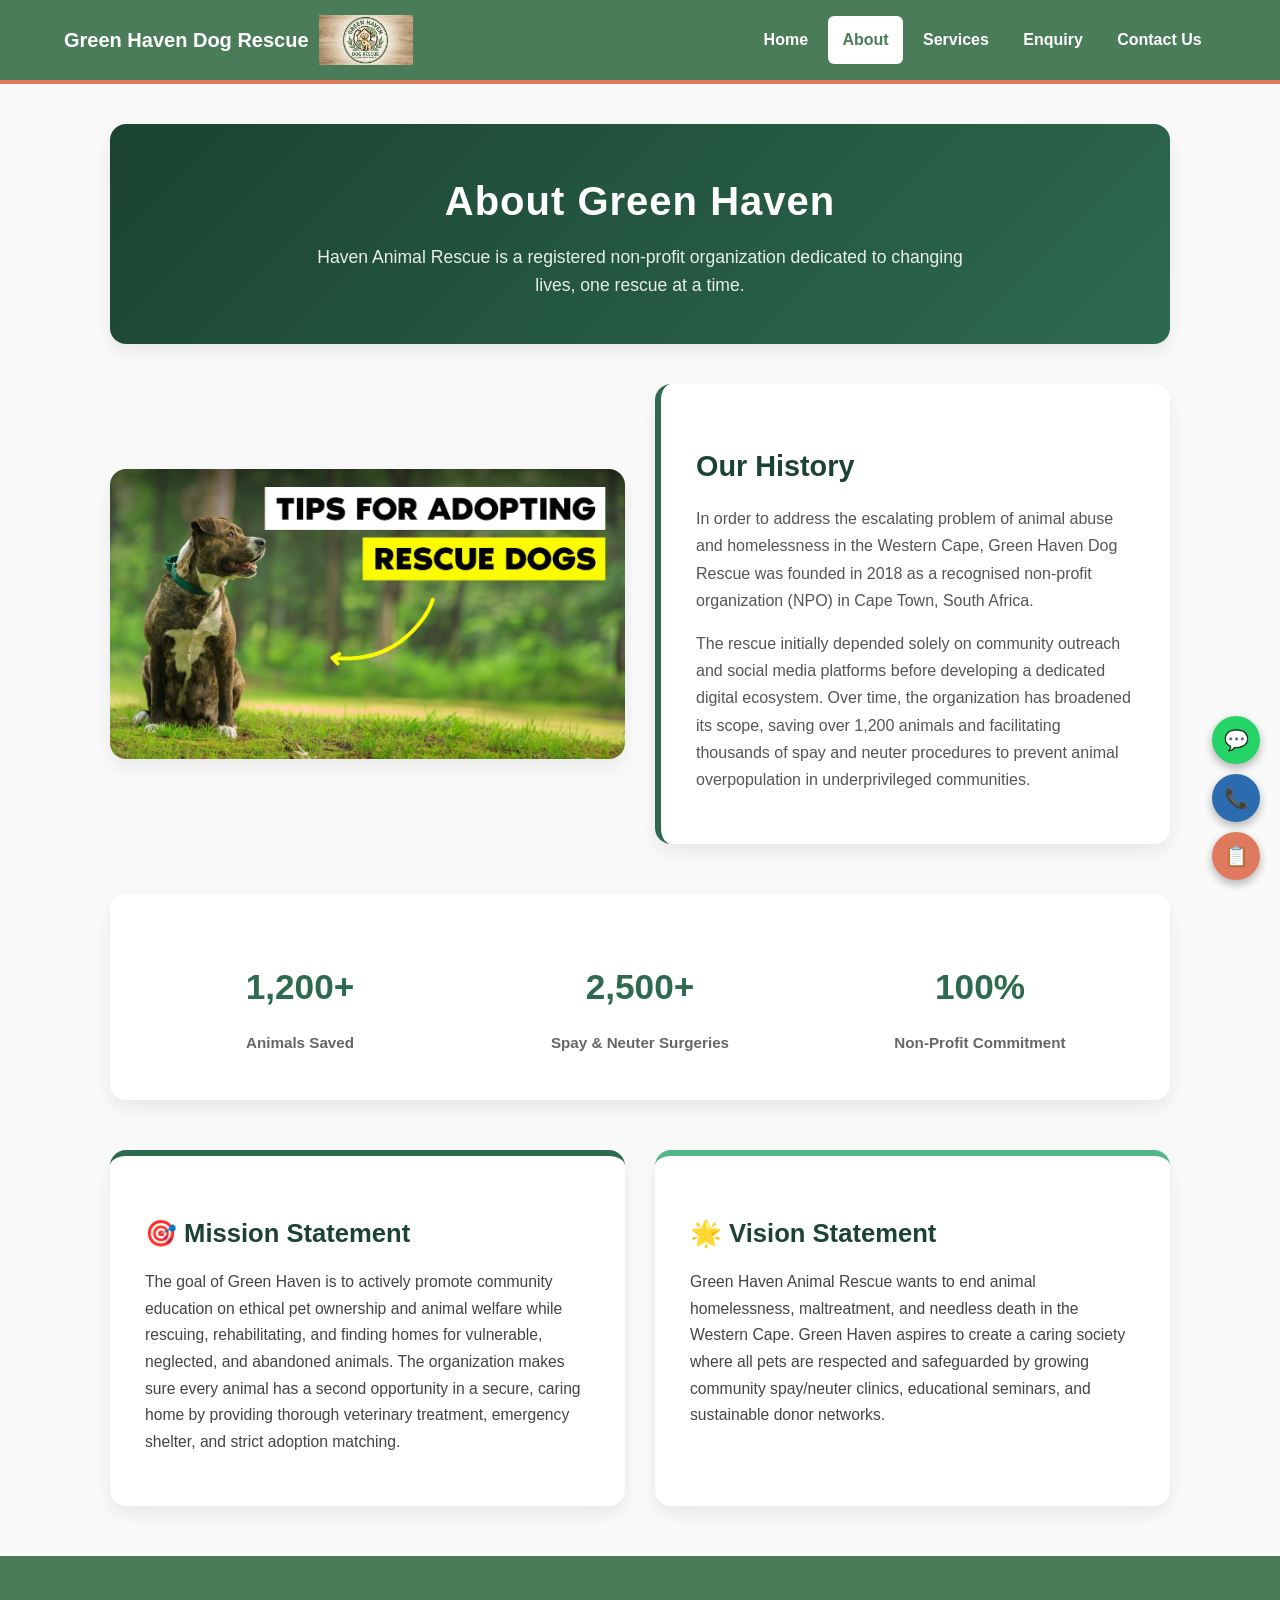
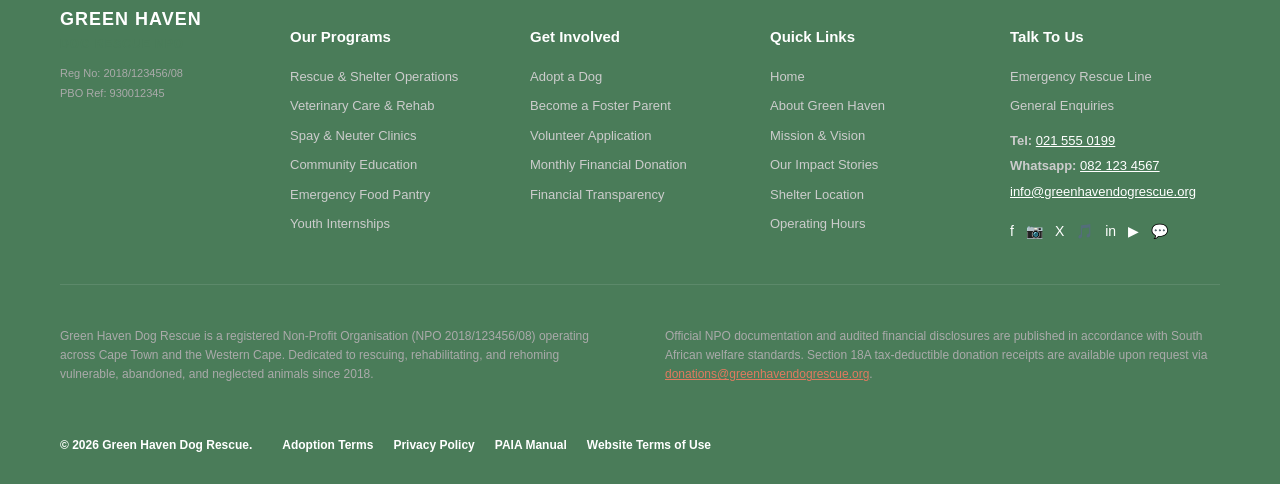
==== Pages/about.html @ 12920e0c "first commit" ====
<!DOCTYPE html>
<html lang="en">
<head>
    <meta charset="UTF-8">
    <meta name="viewport" content="width=device-width, initial-scale=1.0">
    <title>About Us - Green Haven Dog Rescue</title>
    <link rel="stylesheet" href="../CSS/style.css">
    <style>
        /* Scoped styling for About Us layout */
        :root {
            --primary-green: #2d6a4f;
            --primary-light: #52b788;
            --dark-text: #1b4332;
            --light-bg: #f8f9fa;
            --card-shadow: 0 8px 20px rgba(0, 0, 0, 0.08);
        }

        body {
            background-color: #fafafa;
            color: #333;
            font-family: 'Segoe UI', Tahoma, Geneva, Verdana, sans-serif;
        }

        .about-container {
            max-width: 1100px;
            margin: 40px auto;
            padding: 0 20px;
        }

        /* Hero Banner */
        .page-header {
            text-align: center;
            padding: 45px 20px;
            background: linear-gradient(135deg, #1b4332 0%, #2d6a4f 100%);
            color: #ffffff;
            border-radius: 16px;
            margin-bottom: 40px;
            box-shadow: var(--card-shadow);
        }

        .page-header h1 {
            font-size: 2.5rem;
            margin-bottom: 10px;
            letter-spacing: 1px;
        }

        .page-header p {
            font-size: 1.1rem;
            opacity: 0.9;
            max-width: 650px;
            margin: 0 auto;
        }

        /* About Image & Overview Section */
        .about-hero-grid {
            display: grid;
            grid-template-columns: 1fr 1fr;
            gap: 30px;
            align-items: center;
            margin-bottom: 50px;
        }

        .about-image-card {
            border-radius: 16px;
            overflow: hidden;
            box-shadow: var(--card-shadow);
            max-height: 380px;
        }

        .about-image-card img {
            width: 100%;
            height: 100%;
            object-fit: cover;
            display: block;
        }

        .about-hero-text {
            background: #ffffff;
            padding: 35px;
            border-radius: 16px;
            box-shadow: var(--card-shadow);
            border-left: 6px solid var(--primary-green);
        }

        .about-hero-text h2 {
            font-size: 1.8rem;
            color: var(--dark-text);
            margin-bottom: 15px;
        }

        .about-hero-text p {
            line-height: 1.7;
            color: #555;
            font-size: 1rem;
        }

        /* Mission & Vision Grid */
        .mission-vision-grid {
            display: grid;
            grid-template-columns: 1fr 1fr;
            gap: 30px;
            margin-bottom: 50px;
        }

        .info-card {
            background: #ffffff;
            padding: 35px;
            border-radius: 16px;
            box-shadow: var(--card-shadow);
            transition: transform 0.3s ease;
        }

        .info-card:hover {
            transform: translateY(-5px);
        }

        .info-card.mission {
            border-top: 6px solid var(--primary-green);
        }

        .info-card.vision {
            border-top: 6px solid var(--primary-light);
        }

        .info-card h2 {
            font-size: 1.6rem;
            color: var(--dark-text);
            margin-bottom: 15px;
            display: flex;
            align-items: center;
            gap: 10px;
        }

        .info-card p {
            line-height: 1.7;
            color: #444;
            font-size: 0.98rem;
        }

        /* Impact Stats Bar */
        .stats-bar {
            display: grid;
            grid-template-columns: repeat(3, 1fr);
            gap: 20px;
            background: #ffffff;
            padding: 30px;
            border-radius: 16px;
            box-shadow: var(--card-shadow);
            text-align: center;
            margin-bottom: 50px;
        }

        .stat-item h3 {
            font-size: 2.2rem;
            color: var(--primary-green);
            margin-bottom: 5px;
        }

        .stat-item p {
            font-size: 0.95rem;
            color: #666;
            font-weight: 600;
        }

        /* Responsive Breakpoints */
        @media (max-width: 768px) {
            .about-hero-grid,
            .mission-vision-grid,
            .stats-bar {
                grid-template-columns: 1fr;
            }
        }
    </style>
</head>
<body>

    <!-- Header Navigation -->
    <header class="site-header">
        <div class="container header-inner">
            <a class="brand" href="../index.html">
                Green Haven Dog Rescue
                <img src="../Images/logo.png" alt="Green Haven Logo" class="nav-logo">
            </a>
            <nav class="site-nav" aria-label="Main navigation">
                <a href="../index.html">Home</a>
                <a href="about.html" aria-current="page">About</a>
                <a href="services.html">Services</a>
                <a href="enquiry.html">Enquiry</a>
                <a href="contactus.html">Contact Us</a>
            </nav>
        </div>
    </header>

    <!-- Main Content Container -->
    <main class="about-container">
        
        <!-- Header Banner -->
        <section class="page-header">
            <h1>About Green Haven</h1>
            <p>Haven Animal Rescue is a registered non-profit organization dedicated to changing lives, one rescue at a time.</p>
        </section>

        <!-- History & Image Section -->
        <section class="about-hero-grid">
            <div class="about-image-card">
                <img src="../Images/aboutus pic.jpg" alt="Rescued dog at Green Haven Shelter">
            </div>
            <div class="about-hero-text">
                <h2>Our History</h2>
                <p>
                    In order to address the escalating problem of animal abuse and homelessness in the Western Cape, 
                    Green Haven Dog Rescue was founded in 2018 as a recognised non-profit organization (NPO) in Cape Town, 
                    South Africa. 
                </p>
                <p style="margin-top: 12px;">
                    The rescue initially depended solely on community outreach and social media platforms before developing 
                    a dedicated digital ecosystem. Over time, the organization has broadened its scope, saving over 1,200 animals 
                    and facilitating thousands of spay and neuter procedures to prevent animal overpopulation in underprivileged communities.
                </p>
            </div>
        </section>

        <!-- Dynamic Impact Counters -->
        <section class="stats-bar">
            <div class="stat-item">
                <h3>1,200+</h3>
                <p>Animals Saved</p>
            </div>
            <div class="stat-item">
                <h3>2,500+</h3>
                <p>Spay & Neuter Surgeries</p>
            </div>
            <div class="stat-item">
                <h3>100%</h3>
                <p>Non-Profit Commitment</p>
            </div>
        </section>

        <!-- Mission & Vision Cards -->
        <section class="mission-vision-grid">
            <article class="info-card mission">
                <h2>🎯 Mission Statement</h2>
                <p>
                    The goal of Green Haven is to actively promote community education on ethical pet ownership and animal welfare 
                    while rescuing, rehabilitating, and finding homes for vulnerable, neglected, and abandoned animals. 
                    The organization makes sure every animal has a second opportunity in a secure, caring home by providing thorough 
                    veterinary treatment, emergency shelter, and strict adoption matching.
                </p>
            </article>

            <article class="info-card vision">
                <h2>🌟 Vision Statement</h2>
                <p>
                    Green Haven Animal Rescue wants to end animal homelessness, maltreatment, and needless death in the Western Cape. 
                    Green Haven aspires to create a caring society where all pets are respected and safeguarded by growing community 
                    spay/neuter clinics, educational seminars, and sustainable donor networks.
                </p>
            </article>
        </section>

    </main>

    <!-- Site Footer -->
    <footer class="site-footer">
        <div class="footer-top">
            <div class="footer-logo-col">
                <h3 class="brand-title">GREEN HAVEN</h3>
                <p class="brand-subtitle">DOG RESCUE NPO</p>
                <p class="npo-reg-text">Reg No: 2018/123456/08</p>
                <p class="pbo-reg-text">PBO Ref: 930012345</p>
            </div>

            <div class="footer-col">
                <h4 class="footer-heading">Our Programs</h4>
                <ul class="footer-links">
                    <li><a href="services.html">Rescue & Shelter Operations</a></li>
                    <li><a href="services.html">Veterinary Care & Rehab</a></li>
                    <li><a href="services.html">Spay & Neuter Clinics</a></li>
                    <li><a href="services.html">Community Education</a></li>
                    <li><a href="services.html">Emergency Food Pantry</a></li>
                    <li><a href="services.html">Youth Internships</a></li>
                </ul>
            </div>

            <div class="footer-col">
                <h4 class="footer-heading">Get Involved</h4>
                <ul class="footer-links">
                    <li><a href="enquiry.html">Adopt a Dog</a></li>
                    <li><a href="enquiry.html">Become a Foster Parent</a></li>
                    <li><a href="enquiry.html">Volunteer Application</a></li>
                    <li><a href="enquiry.html">Monthly Financial Donation</a></li>
                    <li><a href="about.html">Financial Transparency</a></li>
                </ul>
            </div>

            <div class="footer-col">
                <h4 class="footer-heading">Quick Links</h4>
                <ul class="footer-links">
                    <li><a href="../index.html">Home</a></li>
                    <li><a href="about.html">About Green Haven</a></li>
                    <li><a href="about.html">Mission & Vision</a></li>
                    <li><a href="contactus.html">Our Impact Stories</a></li>
                    <li><a href="services.html">Shelter Location</a></li>
                    <li><a href="services.html">Operating Hours</a></li>
                </ul>
            </div>

            <div class="footer-col">
                <h4 class="footer-heading">Talk To Us</h4>
                <ul class="footer-links">
                    <li><a href="contactus.html">Emergency Rescue Line</a></li>
                    <li><a href="contactus.html">General Enquiries</a></li>
                </ul>
                <div class="contact-details">
                    <p><strong>Tel:</strong> <a href="tel:0215550199">021 555 0199</a></p>
                    <p><strong>Whatsapp:</strong> <a href="https://wa.me/27821234567">082 123 4567</a></p>
                    <p><a href="mailto:info@greenhavendogrescue.org" class="highlight-link">info@greenhavendogrescue.org</a></p>
                </div>
                <div class="social-icons">
                    <a href="#" title="Facebook">f</a>
                    <a href="#" title="Instagram">📷</a>
                    <a href="#" title="X">X</a>
                    <a href="#" title="TikTok">🎵</a>
                    <a href="#" title="LinkedIn">in</a>
                    <a href="#" title="YouTube">▶</a>
                    <a href="#" title="WhatsApp">💬</a>
                </div>
            </div>
        </div>

        <div class="footer-middle">
            <div class="disclaimer-col">
                <p>Green Haven Dog Rescue is a registered Non-Profit Organisation (NPO 2018/123456/08) operating across Cape Town and the Western Cape. Dedicated to rescuing, rehabilitating, and rehoming vulnerable, abandoned, and neglected animals since 2018.</p>
            </div>
            <div class="disclaimer-col">
                <p>Official NPO documentation and audited financial disclosures are published in accordance with South African welfare standards. Section 18A tax-deductible donation receipts are available upon request via <a href="mailto:donations@greenhavendogrescue.org" class="accent-link">donations@greenhavendogrescue.org</a>.</p>
            </div>
        </div>

        <div class="footer-bottom">
            <span class="copyright">&copy; 2026 Green Haven Dog Rescue.</span>
            <div class="legal-menu">
                <a href="#">Adoption Terms</a>
                <a href="#">Privacy Policy</a>
                <a href="#">PAIA Manual</a>
                <a href="#">Website Terms of Use</a>
            </div>
        </div>

        <div class="floating-buttons">
            <a href="https://wa.me/27821234567" class="float-btn whatsapp" title="WhatsApp Us">💬</a>
            <a href="tel:0215550199" class="float-btn phone" title="Call Emergency Line">📞</a>
            <a href="enquiry.html" class="float-btn enquiry" title="Submit Adoption Enquiry">📋</a>
        </div>
    </footer>

</body>
</html>
---- CSS/style.css ----
/* :root represents the highest-level html element.
   It stores reusable CSS variables for the whole Services page.
   Students must replace these example colours with their actual colours. */
:root {
    --primary: #4A7C59;        /* Sage Green - Main brand color */
    --primary-dark: #365B41;   /* Darker Sage - For navigation, headers, & dark backgrounds */
    --accent: #E07A5F;         /* Coral - Vibrant highlight and hover state color */
    --background: #F8FAFC;     /* Light Off-White - Clean page background */
    --surface: #FFFFFF;        /* Pure White - Clean card & module background */
    --text: #2D3748;           /* Slate Gray - High contrast text for readability */
    --border: #C8D6AF;         /* Soft Sage Border - Clean frame around cards */
}

                  
/* Select every HTML element. */
* {
    box-sizing: border-box; /* Include padding and borders inside element widths. */
}

/* Style the complete visible webpage. */
body {
    margin: 0; /* Remove the browser's default outside spacing. */
    background-color: var(--background); /* Use the stored background colour. */
    color: var(--text); /* Use the stored normal text colour. */
    font-family: Arial, Helvetica, sans-serif; /* Set readable fallback fonts. */
    font-size: 16px; /* Set the default text size. */
    line-height: 1.6; /* Add readable space between lines. */
}

/* Create a reusable centred content area. */
.container {
    width: min(90%, 1200px); /* Use 90% width but never exceed 1200px. */
    margin-inline: auto; /* Centre the container horizontally. */
}

/* Remove normal underlines and animate link colour changes. */
a {
    text-decoration: none; /* Remove the browser's default underline. */
    transition: 0.25s ease; /* Smoothly animate interaction changes. */
}

/* Style the header across the top of the Services page. */
.site-header {
    background-color: var(--primary); /* Use the main website colour. */
    border-bottom: 4px solid var(--accent); /* Add an accent line. */
}

/* Arrange the brand and navigation in one row. */
.header-inner {
    display: flex; /* Place children next to each other. */
    align-items: center; /* Align children vertically. */
    justify-content: space-between; /* Push them to opposite sides. */
    min-height: 80px; /* Give the header a useful minimum height. */
    gap: 2rem; /* Add space between the brand and navigation. */
}

/* Style the clickable organisation name. */
.brand {
    color: #ffffff; /* Display the brand in white. */
    font-size: 1.25rem; /* Make it larger than normal text. */
    font-weight: bold; /* Emphasise the organisation name. */
}

/* Arrange the main navigation links. */
.site-nav {
    display: flex; /* Place links in one row. */
    gap: 0.35rem; /* Add a small gap between links. */
}

/* Style each link inside the main navigation. */
.site-nav a {
    padding: 0.7rem 0.9rem; /* Add clickable space inside each link. */
    border-radius: 6px; /* Round the link corners. */
    color: #ffffff; /* Display normal navigation text in white. */
    font-weight: bold; /* Make navigation labels easy to identify. */
}

/* Apply when a mouse pointer is over a navigation link. */
.site-nav a:hover {
    background-color: var(--accent); /* Change to the accent background. */
    color: var(--primary-dark); /* Use dark text for contrast. */
    transform: translateY(-2px); /* Move the link slightly upward. */
}

/* Apply when a keyboard user selects a navigation link. */
.site-nav a:focus-visible {
    outline: 3px solid #ffffff; /* Draw a visible keyboard focus outline. */
    outline-offset: 2px; /* Add space around the outline. */
}

/* Highlight the link for the page currently open. */
.site-nav a[aria-current="page"] {
    background-color: #ffffff; /* Use a white active-link background. */
    color: var(--primary); /* Use the main colour for active-link text. */
}

/* Style the short introduction at the top of the page. */
.page-header {
    padding: 4rem 0; /* Add vertical space inside the section. */
    background-color: var(--primary-dark); /* Use the dark website colour. */
    color: #ffffff; /* Make inherited text white. */
    text-align: center; /* Centre the introduction. */
}

/* Style the small line above the main heading. */
.eyebrow {
    margin-bottom: 0.5rem; /* Add space below the line. */
    color: var(--accent); /* Use the accent colour. */
    font-weight: bold; /* Emphasise the text. */
    text-transform: uppercase; /* Display the text in capital letters. */
}

/* Style the main Services heading. */
.page-header h1 {
    margin: 0 0 1rem; /* Remove top space and add bottom space. */
    font-size: clamp(2rem, 5vw, 3.25rem); /* Make the size responsive. */
}

/* Keep the introductory paragraph readable and centred. */
.page-introduction {
    max-width: 700px; /* Stop the paragraph from becoming too wide. */
    margin: 0 auto; /* Centre the paragraph. */
}

/* Add space around the main Services content. */
.services-section {
    padding: 4rem 0; /* Add vertical section spacing. */
}

/* Style the heading above the cards. */
.section-heading {
    margin: 0 0 2rem; /* Add space below the heading. */
    color: var(--primary); /* Use the main website colour. */
    text-align: center; /* Centre the heading. */
}

/* Arrange four cards in a responsive grid. */
.services-grid {
    display: grid; /* Turn this container into CSS Grid. */
    grid-template-columns: repeat(4, 1fr); /* Create four equal columns. */
    gap: 1.5rem; /* Add space between cards. */
}

/* Style every repeated service card. */
.service-card {
    overflow: hidden; /* Keep the image inside the rounded corners. */
    background-color: var(--surface); /* Use the stored card colour. */
    border: 1px solid var(--border); /* Add a light card border. */
    border-radius: 10px; /* Round the card corners. */
    box-shadow: 0 5px 15px rgba(0, 0, 0, 0.12); /* Add depth. */
    transition: transform 0.25s ease; /* Animate the card hover movement. */
}

/* Apply while the mouse is over a service card. */
.service-card:hover {
    transform: translateY(-5px); /* Lift the card slightly upward. */
}

/* Give every service image the same size. */
.service-image {
    display: block; /* Remove the inline gap below an image. */
    width: 100%; /* Fill the complete card width. */
    height: 180px; /* Give all four images equal height. */
    object-fit: cover; /* Crop images without stretching them. */
}

/* Add internal spacing around each card's text. */
.service-content {
    padding: 1.25rem; /* Add space between text and card edges. */
}

/* Style each service name. */
.service-content h3 {
    margin: 0 0 0.5rem; /* Remove top space and add bottom space. */
    color: var(--primary); /* Use the main website colour. */
}

/* Remove unnecessary space below each service description. */
.service-content p {
    margin-bottom: 0; /* Remove the final paragraph's bottom margin. */
}

/* ==========================================
   FOOTER FOR GREEN HAVEN
   ========================================== */

.site-footer {
  background-color:  #4A7C59; 
  color: #ffffff;
  font-family: Arial, Helvetica, sans-serif;
  padding: 50px 60px 30px 60px;
  position: relative;
  font-size: 13px;
  line-height: 1.5;
}

/* Top Layout Grid */
.footer-top {
  display: flex;
  justify-content: space-between;
  flex-wrap: wrap;
  gap: 30px;
  padding-bottom: 40px;
}

.footer-logo-col {
  flex: 0 0 200px;
}

.brand-title {
  color: #ffffff;
  font-size: 18px;
  font-weight: bold;
  margin: 0;
  letter-spacing: 1px;
}

.brand-subtitle {
  color: #4A7C59; /* Sage Green */
  font-size: 12px;
  font-weight: bold;
  margin-top: 2px;
  margin-bottom: 12px;
  letter-spacing: 1px;
}

.npo-reg-text, .pbo-reg-text {
  color: #aaaaaa;
  font-size: 11px;
  margin: 3px 0;
}

.footer-col {
  flex: 1;
  min-width: 160px;
}

.footer-heading {
  color: #ffffff;
  font-size: 15px;
  font-weight: bold;
  margin-bottom: 18px;
}

.footer-links {
  list-style: none;
  padding: 0;
  margin: 0;
}

.footer-links li {
  margin-bottom: 10px;
}

.footer-links a {
  color: #cccccc;
  text-decoration: none;
  font-size: 13px;
  transition: color 0.2s ease;
}

.footer-links a:hover {
  color: #ffffff;
  text-decoration: underline;
}

/* Contact Details & Links */
.contact-details {
  margin-top: 15px;
  color: #cccccc;
}

.contact-details p {
  margin: 6px 0;
}

.contact-details a {
  color: #ffffff;
  text-decoration: underline;
}

.highlight-link {
  color: #ffffff !important;
}

/* Social Media Icons Bar */
.social-icons {
  display: flex;
  gap: 12px;
  margin-top: 20px;
}

.social-icons a {
  color: #ffffff;
  text-decoration: none;
  font-size: 14px;
}

.social-icons a:hover {
  color: #E07A5F; /* Coral Hover */
}

/* Middle Disclaimers Section */
.footer-middle {
  display: flex;
  gap: 50px;
  border-top: 1px solid rgba(255, 255, 255, 0.1);
  padding: 30px 0;
  color: #aaaaaa;
  font-size: 12px;
  line-height: 1.6;
}

.disclaimer-col {
  flex: 1;
}

.accent-link {
  color: #E07A5F; /* Coral Accent Link */
  text-decoration: underline;
}

/* Bottom Bar */
.footer-bottom {
  display: flex;
  gap: 30px;
  align-items: center;
  padding-top: 10px;
  font-size: 12px;
  color: #ffffff;
  font-weight: bold;
}

.legal-menu {
  display: flex;
  gap: 20px;
}

.legal-menu a {
  color: #ffffff;
  text-decoration: none;
}

.legal-menu a:hover {
  text-decoration: underline;
}

/* Floating Action Buttons */
.floating-buttons {
  position: fixed;
  right: 20px;
  bottom: 20px;
  display: flex;
  flex-direction: column;
  gap: 10px;
  z-index: 999;
}

.float-btn {
  width: 48px;
  height: 48px;
  border-radius: 50%;
  display: flex;
  align-items: center;
  justify-content: center;
  color: #ffffff;
  text-decoration: none;
  font-size: 20px;
  box-shadow: 0 4px 10px rgba(0,0,0,0.3);
  transition: transform 0.2s ease;
}

.float-btn:hover {
  transform: scale(1.08);
}

.float-btn.whatsapp { background-color: #25D366; }
.float-btn.phone { background-color: #2B6CB0; }
.float-btn.enquiry { background-color: #E07A5F; }

/* Responsive View Adjustments */
@media (max-width: 900px) {
  .site-footer { padding: 30px 20px; }
  .footer-middle { flex-direction: column; gap: 20px; }
  .footer-bottom { flex-direction: column; align-items: flex-start; gap: 10px; }
  .legal-menu { flex-wrap: wrap; gap: 10px; }
}

/* ==========================================
logo 
   ========================================== */

.brand {
  display: flex;
  align-items: center;
  gap: 10px;
  text-decoration: none;
}

.nav-logo {
  height: 50px; /* Adjust height to match your preferred header size */
  width: auto;
  object-fit: contain;
}
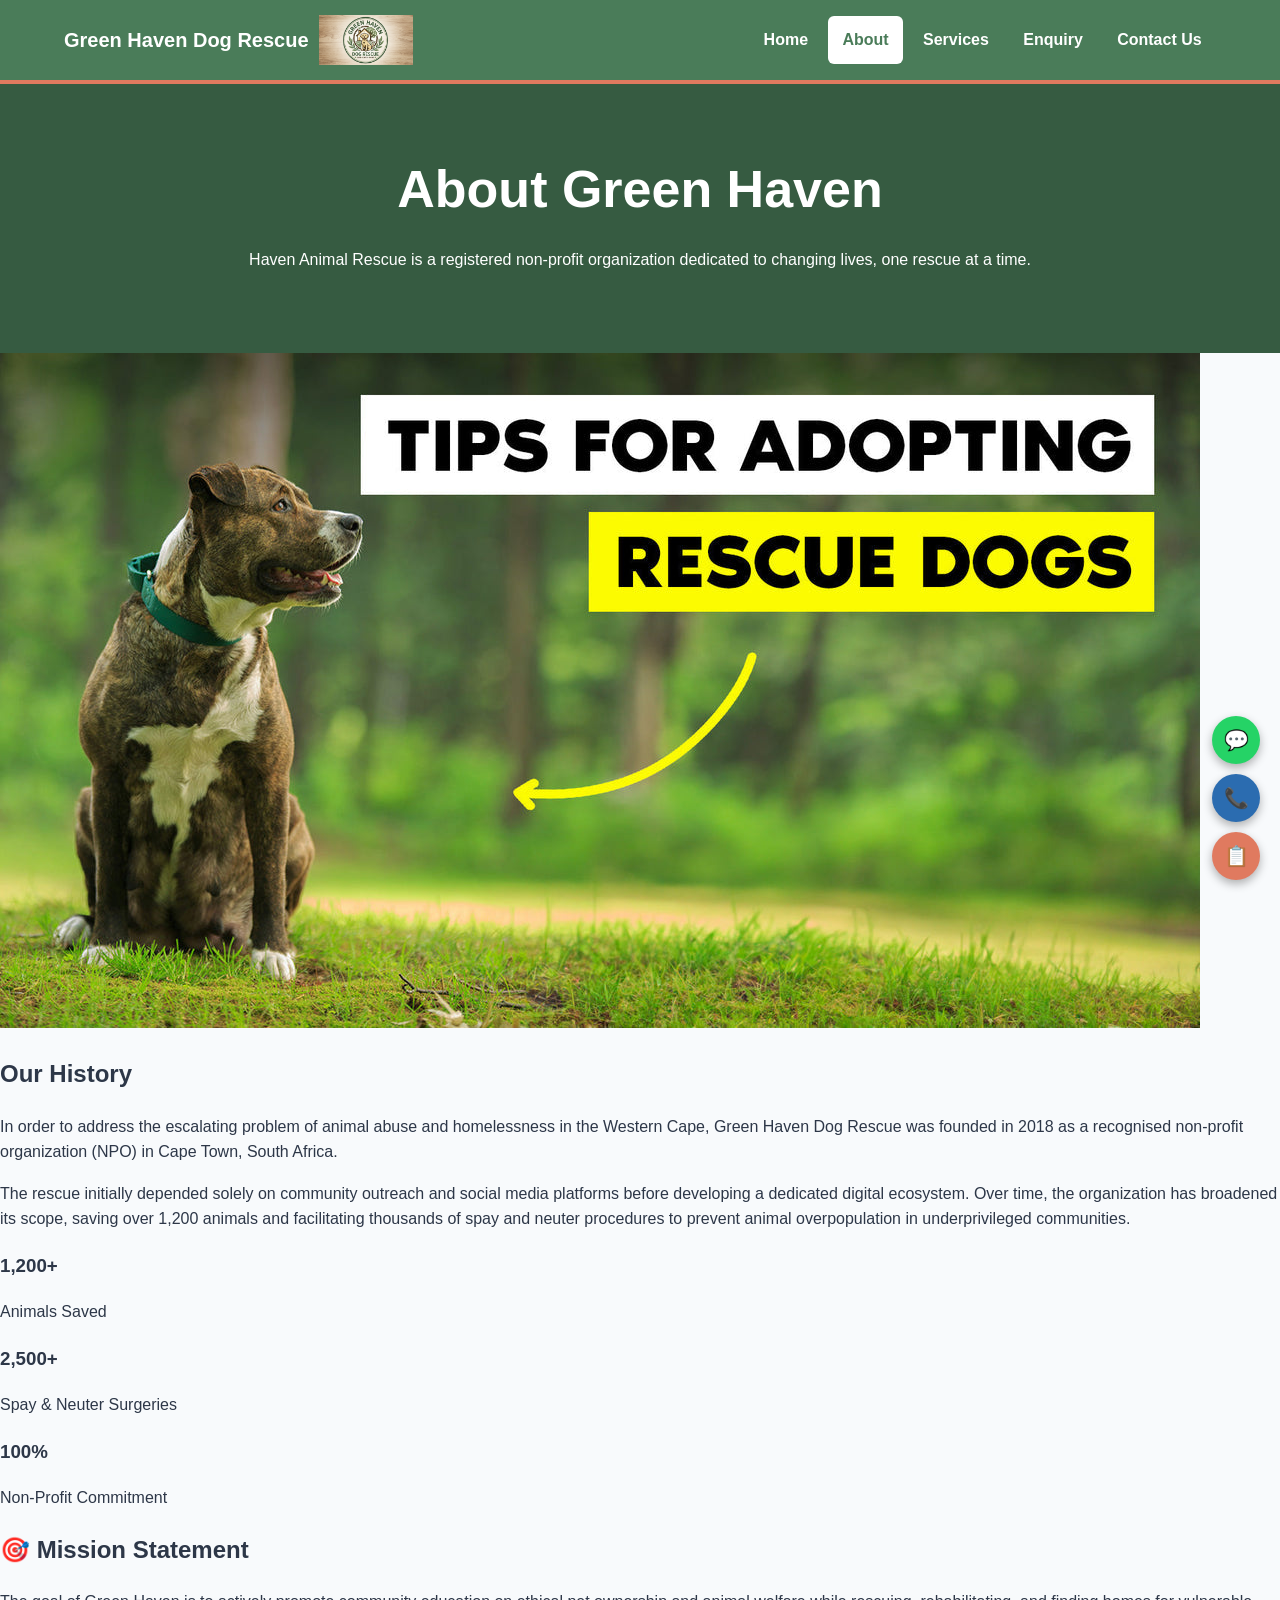
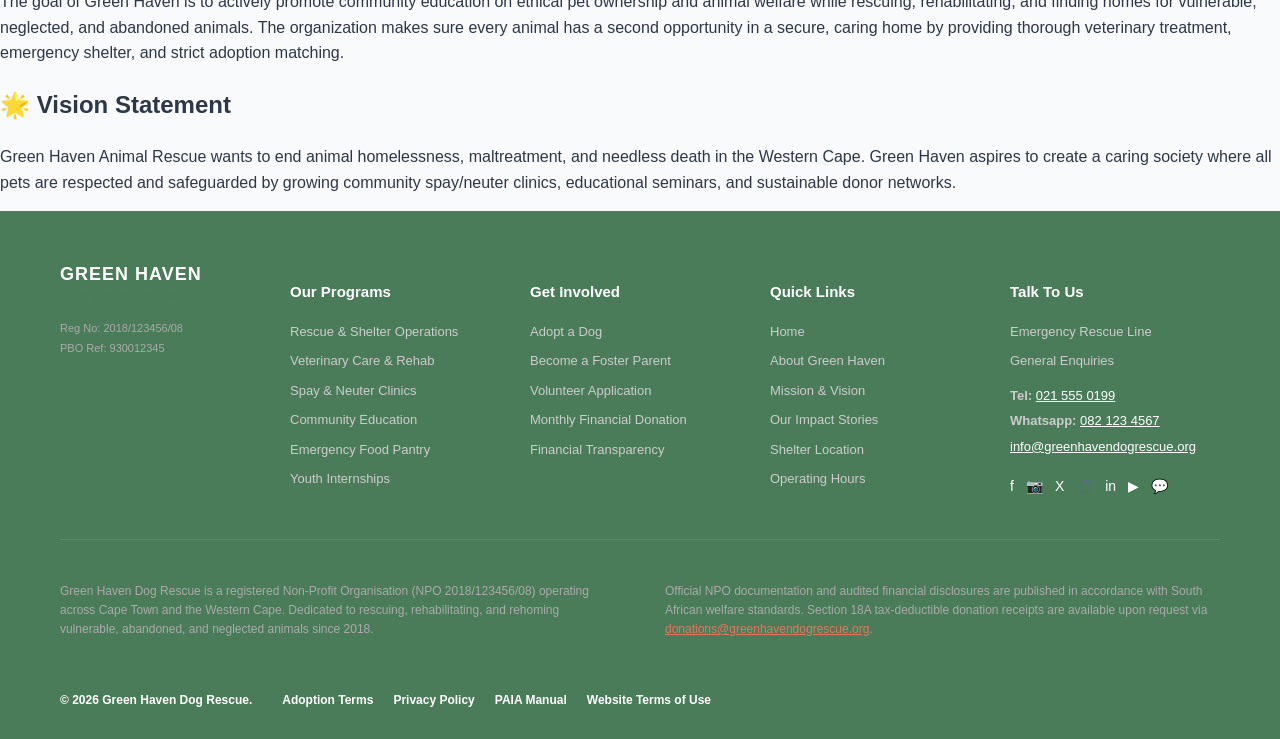
==== commit 0c66701e: "Validation and contactus page correction" ====
--- a/Pages/about.html
+++ b/Pages/about.html
@@ -5,172 +5,7 @@
     <meta name="viewport" content="width=device-width, initial-scale=1.0">
     <title>About Us - Green Haven Dog Rescue</title>
     <link rel="stylesheet" href="../CSS/style.css">
-    <style>
-        /* Scoped styling for About Us layout */
-        :root {
-            --primary-green: #2d6a4f;
-            --primary-light: #52b788;
-            --dark-text: #1b4332;
-            --light-bg: #f8f9fa;
-            --card-shadow: 0 8px 20px rgba(0, 0, 0, 0.08);
-        }
-
-        body {
-            background-color: #fafafa;
-            color: #333;
-            font-family: 'Segoe UI', Tahoma, Geneva, Verdana, sans-serif;
-        }
-
-        .about-container {
-            max-width: 1100px;
-            margin: 40px auto;
-            padding: 0 20px;
-        }
-
-        /* Hero Banner */
-        .page-header {
-            text-align: center;
-            padding: 45px 20px;
-            background: linear-gradient(135deg, #1b4332 0%, #2d6a4f 100%);
-            color: #ffffff;
-            border-radius: 16px;
-            margin-bottom: 40px;
-            box-shadow: var(--card-shadow);
-        }
-
-        .page-header h1 {
-            font-size: 2.5rem;
-            margin-bottom: 10px;
-            letter-spacing: 1px;
-        }
-
-        .page-header p {
-            font-size: 1.1rem;
-            opacity: 0.9;
-            max-width: 650px;
-            margin: 0 auto;
-        }
-
-        /* About Image & Overview Section */
-        .about-hero-grid {
-            display: grid;
-            grid-template-columns: 1fr 1fr;
-            gap: 30px;
-            align-items: center;
-            margin-bottom: 50px;
-        }
-
-        .about-image-card {
-            border-radius: 16px;
-            overflow: hidden;
-            box-shadow: var(--card-shadow);
-            max-height: 380px;
-        }
-
-        .about-image-card img {
-            width: 100%;
-            height: 100%;
-            object-fit: cover;
-            display: block;
-        }
-
-        .about-hero-text {
-            background: #ffffff;
-            padding: 35px;
-            border-radius: 16px;
-            box-shadow: var(--card-shadow);
-            border-left: 6px solid var(--primary-green);
-        }
-
-        .about-hero-text h2 {
-            font-size: 1.8rem;
-            color: var(--dark-text);
-            margin-bottom: 15px;
-        }
-
-        .about-hero-text p {
-            line-height: 1.7;
-            color: #555;
-            font-size: 1rem;
-        }
-
-        /* Mission & Vision Grid */
-        .mission-vision-grid {
-            display: grid;
-            grid-template-columns: 1fr 1fr;
-            gap: 30px;
-            margin-bottom: 50px;
-        }
-
-        .info-card {
-            background: #ffffff;
-            padding: 35px;
-            border-radius: 16px;
-            box-shadow: var(--card-shadow);
-            transition: transform 0.3s ease;
-        }
-
-        .info-card:hover {
-            transform: translateY(-5px);
-        }
-
-        .info-card.mission {
-            border-top: 6px solid var(--primary-green);
-        }
-
-        .info-card.vision {
-            border-top: 6px solid var(--primary-light);
-        }
-
-        .info-card h2 {
-            font-size: 1.6rem;
-            color: var(--dark-text);
-            margin-bottom: 15px;
-            display: flex;
-            align-items: center;
-            gap: 10px;
-        }
-
-        .info-card p {
-            line-height: 1.7;
-            color: #444;
-            font-size: 0.98rem;
-        }
-
-        /* Impact Stats Bar */
-        .stats-bar {
-            display: grid;
-            grid-template-columns: repeat(3, 1fr);
-            gap: 20px;
-            background: #ffffff;
-            padding: 30px;
-            border-radius: 16px;
-            box-shadow: var(--card-shadow);
-            text-align: center;
-            margin-bottom: 50px;
-        }
-
-        .stat-item h3 {
-            font-size: 2.2rem;
-            color: var(--primary-green);
-            margin-bottom: 5px;
-        }
-
-        .stat-item p {
-            font-size: 0.95rem;
-            color: #666;
-            font-weight: 600;
-        }
-
-        /* Responsive Breakpoints */
-        @media (max-width: 768px) {
-            .about-hero-grid,
-            .mission-vision-grid,
-            .stats-bar {
-                grid-template-columns: 1fr;
-            }
-        }
-    </style>
+   
 </head>
 <body>
 
--- a/CSS/style.css
+++ b/CSS/style.css
@@ -402,3 +402,44 @@
   width: auto;
   object-fit: contain;
 }
+ 
+/* ========================================================
+   FORM VALIDATION STYLES (PURE CSS)
+   ======================================================== */
+
+.form-group {
+    position: relative;
+    margin-bottom: 1.5rem;
+}
+
+/* Hide error text by default */
+.error-message {
+    display: none;
+    color: #e74c3c;
+    font-size: 0.85rem;
+    margin-top: 6px;
+    font-weight: 500;
+}
+
+/* Red border & soft pink background when input is invalid AFTER user types */
+.contact-form input:user-invalid,
+.contact-form textarea:user-invalid,
+.contact-form select:user-invalid {
+    border: 2px solid #e74c3c !important;
+    background-color: #fdf2f2;
+}
+
+/* Green border & soft green background when input meets valid criteria */
+.contact-form input:user-valid,
+.contact-form textarea:user-valid,
+.contact-form select:user-valid {
+    border: 2px solid #2ecc71 !important;
+    background-color: #f2fbf5;
+}
+
+/* Unhide the error message below invalid inputs */
+.contact-form input:user-invalid ~ .error-message,
+.contact-form textarea:user-invalid ~ .error-message,
+.contact-form select:user-invalid ~ .error-message {
+    display: block;
+}
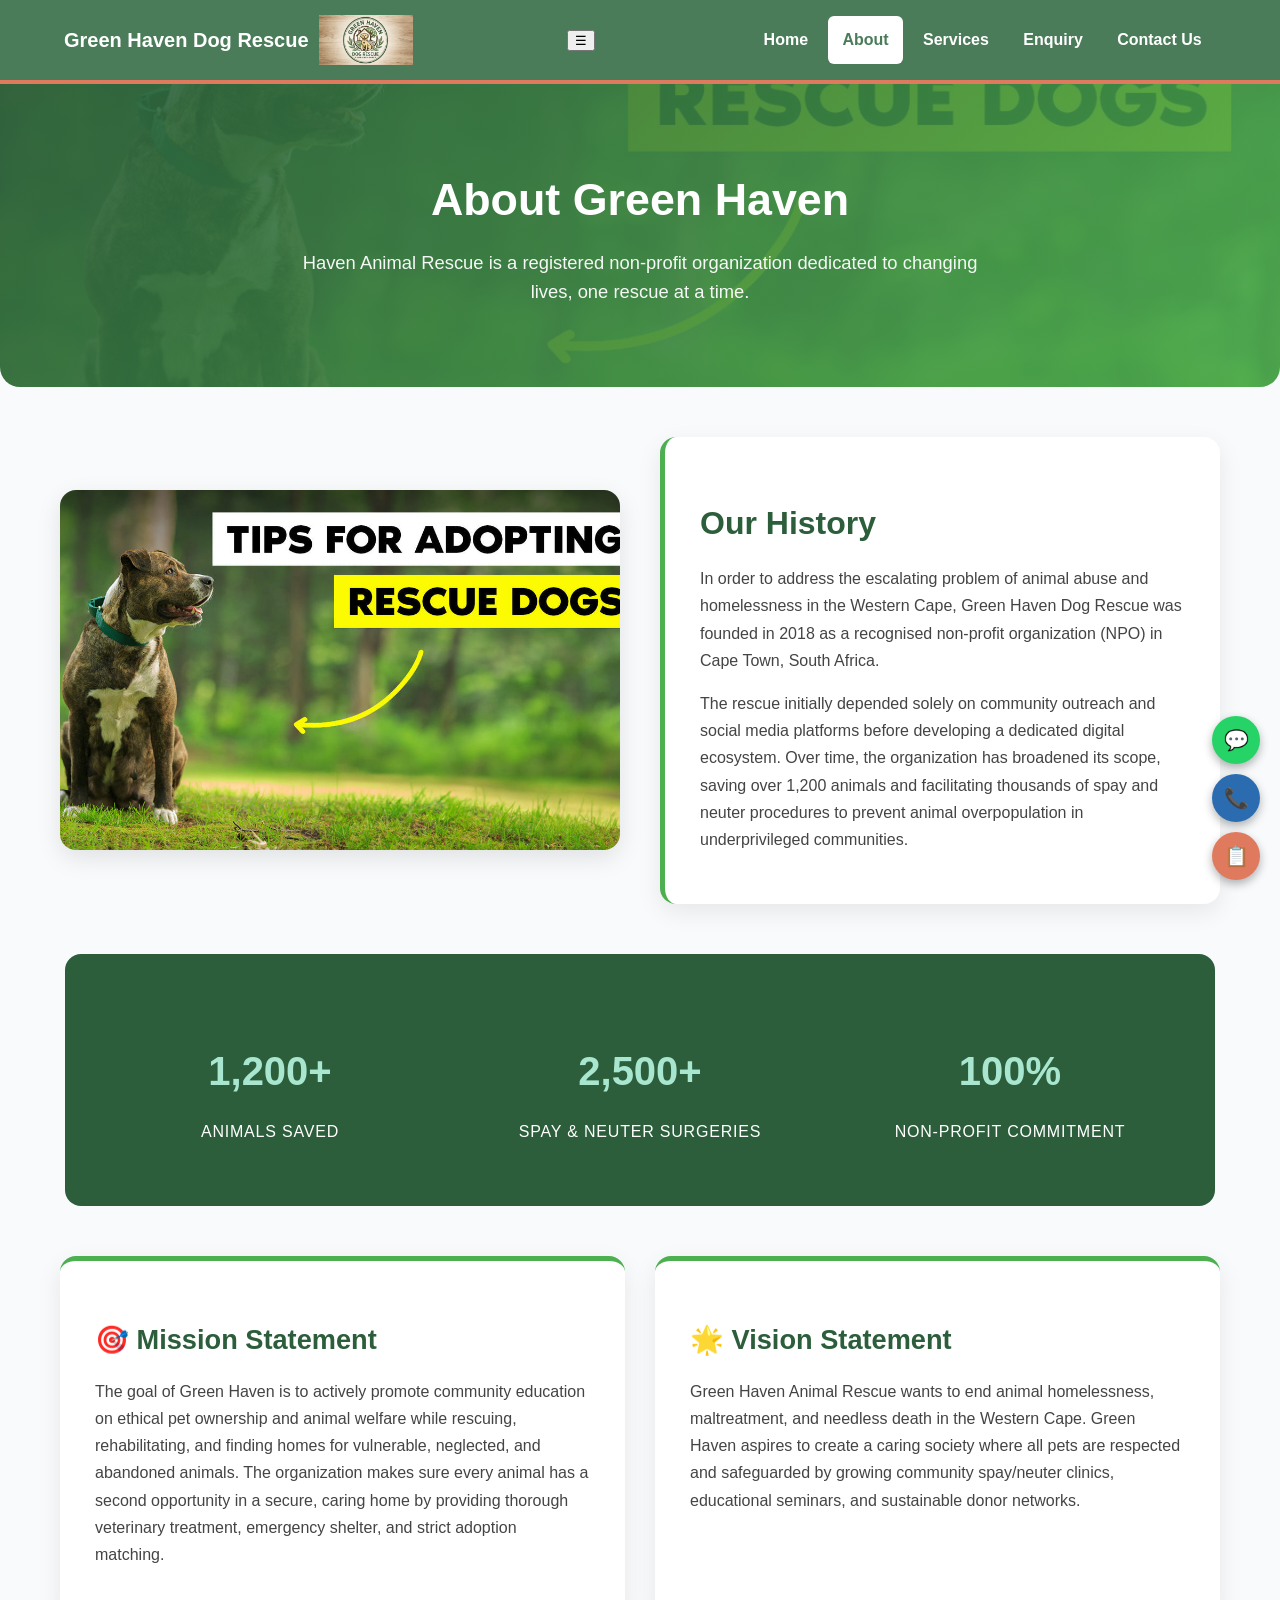
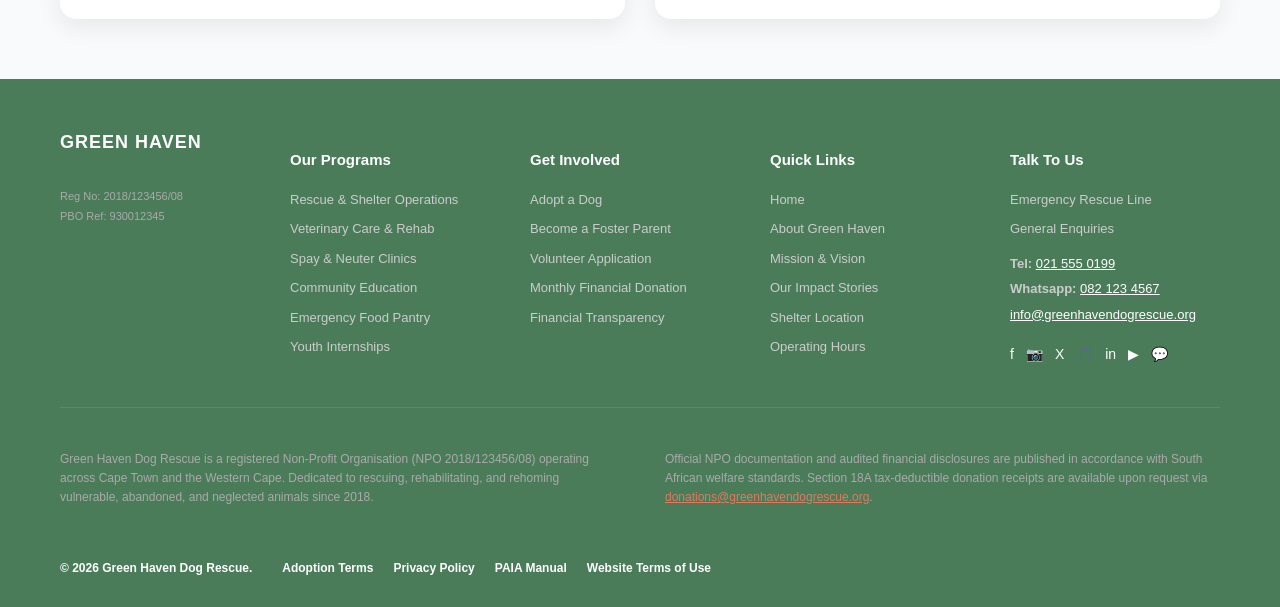
==== commit de65d050: "javascripts" ====
--- a/Pages/about.html
+++ b/Pages/about.html
@@ -5,7 +5,10 @@
     <meta name="viewport" content="width=device-width, initial-scale=1.0">
     <title>About Us - Green Haven Dog Rescue</title>
     <link rel="stylesheet" href="../CSS/style.css">
-   
+ <script src="../javascript/main.js" defer></script>
+    <script src="../javascript/lightbox.js" defer></script>
+    <script src="../javascript/search.js" defer></script>
+    <script src="../javascript/validation.js" defer></script>
 </head>
 <body>
 
@@ -47,7 +50,7 @@
                     Green Haven Dog Rescue was founded in 2018 as a recognised non-profit organization (NPO) in Cape Town, 
                     South Africa. 
                 </p>
-                <p style="margin-top: 12px;">
+                <p class="history-secondary-text">
                     The rescue initially depended solely on community outreach and social media platforms before developing 
                     a dedicated digital ecosystem. Over time, the organization has broadened its scope, saving over 1,200 animals 
                     and facilitating thousands of spay and neuter procedures to prevent animal overpopulation in underprivileged communities.
--- a/CSS/style.css
+++ b/CSS/style.css
@@ -442,4 +442,533 @@
 .contact-form textarea:user-invalid ~ .error-message,
 .contact-form select:user-invalid ~ .error-message {
     display: block;
+}
+
+/* About Page Styling Rules */
+
+.about-container .page-header {
+    background: linear-gradient(135deg, rgba(44, 94, 59, 0.92), rgba(76, 175, 80, 0.88)), url('../Images/aboutus pic.jpg') center/cover no-repeat;
+    color: #ffffff;
+    padding: 80px 20px;
+    text-align: center;
+    border-radius: 0 0 20px 20px;
+    margin-bottom: 50px;
+}
+
+.about-container .page-header h1 {
+    font-size: 2.8rem;
+    margin-bottom: 12px;
+}
+
+.about-container .page-header p {
+    font-size: 1.15rem;
+    max-width: 680px;
+    margin: 0 auto;
+    opacity: 0.95;
+    line-height: 1.6;
+}
+
+.about-hero-grid {
+    display: grid;
+    grid-template-columns: 1fr 1fr;
+    gap: 40px;
+    align-items: center;
+    max-width: 1200px;
+    margin: 0 auto 50px auto;
+    padding: 0 20px;
+}
+
+.about-image-card {
+    overflow: hidden;
+    border-radius: 16px;
+    box-shadow: 0 8px 24px rgba(0, 0, 0, 0.1);
+}
+
+.about-image-card img {
+    width: 100%;
+    height: 100%;
+    object-fit: cover;
+    display: block;
+    min-height: 360px;
+    transition: transform 0.4s ease;
+}
+
+.about-image-card:hover img {
+    transform: scale(1.03);
+}
+
+.about-hero-text {
+    background: #ffffff;
+    padding: 35px;
+    border-radius: 16px;
+    box-shadow: 0 8px 24px rgba(0, 0, 0, 0.08);
+    border-left: 5px solid #4caf50;
+}
+
+.about-hero-text h2 {
+    color: #2c5e3b;
+    font-size: 2rem;
+    margin-bottom: 15px;
+}
+
+.about-hero-text p {
+    color: #444;
+    line-height: 1.7;
+    font-size: 1rem;
+}
+
+.history-secondary-text {
+    margin-top: 12px;
+}
+
+.stats-bar {
+    background: #2c5e3b;
+    color: #ffffff;
+    display: flex;
+    justify-content: space-around;
+    flex-wrap: wrap;
+    padding: 35px 20px;
+    border-radius: 16px;
+    max-width: 1150px;
+    margin: 0 auto 50px auto;
+}
+
+.stat-item {
+    text-align: center;
+    padding: 10px;
+    flex: 1;
+    min-width: 180px;
+}
+
+.stat-item h3 {
+    font-size: 2.5rem;
+    color: #a8e6cf;
+    margin-bottom: 5px;
+}
+
+.stat-item p {
+    font-size: 1rem;
+    text-transform: uppercase;
+    letter-spacing: 0.8px;
+}
+
+.mission-vision-grid {
+    display: grid;
+    grid-template-columns: 1fr 1fr;
+    gap: 30px;
+    max-width: 1200px;
+    margin: 0 auto 60px auto;
+    padding: 0 20px;
+}
+
+.info-card {
+    background: #ffffff;
+    padding: 35px;
+    border-radius: 16px;
+    box-shadow: 0 8px 24px rgba(0, 0, 0, 0.08);
+    border-top: 5px solid #4caf50;
+    transition: transform 0.3s ease;
+}
+
+.info-card:hover {
+    transform: translateY(-5px);
+}
+
+.info-card h2 {
+    color: #2c5e3b;
+    font-size: 1.7rem;
+    margin-bottom: 15px;
+}
+
+.info-card p {
+    color: #444;
+    line-height: 1.7;
+    font-size: 1rem;
+}
+
+/* Responsive adjustments */
+@media (max-width: 850px) {
+    .about-hero-grid, 
+    .mission-vision-grid {
+        grid-template-columns: 1fr;
+    }
+}
+
+/* Home Page Image & Feature Card Enhancements */
+
+.hero-banner {
+    background: linear-gradient(135deg, rgba(44, 94, 59, 0.9), rgba(76, 175, 80, 0.85)), url('./Images/aboutus pic.jpg') center/cover no-repeat;
+    color: #ffffff;
+    padding: 100px 20px;
+    text-align: center;
+    border-radius: 0 0 25px 25px;
+    margin-bottom: 50px;
+}
+
+.hero-content h1 {
+    font-size: 3rem;
+    margin-bottom: 15px;
+}
+
+.hero-content p {
+    font-size: 1.2rem;
+    max-width: 750px;
+    margin: 0 auto 30px auto;
+    line-height: 1.6;
+    opacity: 0.95;
+}
+
+.features-grid {
+    display: grid;
+    grid-template-columns: repeat(auto-fit, minmax(300px, 1fr));
+    gap: 30px;
+    max-width: 1200px;
+    margin: 0 auto 60px auto;
+    padding: 0 20px;
+}
+
+.feature-card {
+    background: #ffffff;
+    border-radius: 16px;
+    overflow: hidden;
+    box-shadow: 0 8px 24px rgba(0, 0, 0, 0.08);
+    transition: transform 0.3s ease;
+    display: flex;
+    flex-direction: column;
+}
+
+.feature-card:hover {
+    transform: translateY(-5px);
+}
+
+.feature-card .service-image {
+    width: 100%;
+    height: 200px;
+    object-fit: cover;
+    display: block;
+    cursor: pointer;
+    transition: transform 0.4s ease;
+}
+
+.feature-card .service-image:hover {
+    transform: scale(1.03);
+}
+
+.feature-card-content {
+    padding: 25px;
+}
+
+.feature-card h3 {
+    color: #2c5e3b;
+    font-size: 1.4rem;
+    margin: 10px 0;
+}
+
+.feature-card p {
+    color: #555;
+    line-height: 1.6;
+    font-size: 0.95rem;
+}
+
+.callout-banner {
+    background: #2c5e3b;
+    color: #ffffff;
+    padding: 50px 30px;
+    border-radius: 20px;
+    max-width: 1150px;
+    margin: 0 auto 60px auto;
+    display: flex;
+    justify-content: space-between;
+    align-items: center;
+    flex-wrap: wrap;
+    gap: 20px;
+}
+
+.callout-text h2 {
+    font-size: 2rem;
+    margin-bottom: 10px;
+    color: #a8e6cf;
+}
+
+/* Enquiry Page Styling Rules */
+
+.enquiry-container .page-header {
+    background: linear-gradient(135deg, rgba(44, 94, 59, 0.92), rgba(76, 175, 80, 0.88)), url('../Images/Inq.jpg') center/cover no-repeat;
+    color: #ffffff;
+    padding: 70px 20px;
+    text-align: center;
+    border-radius: 0 0 20px 20px;
+    margin-bottom: 40px;
+}
+
+.enquiry-container .page-header h2 {
+    font-size: 2.2rem;
+    margin-bottom: 10px;
+    font-weight: 700;
+}
+
+.enquiry-container .page-header h2:nth-child(2) {
+    font-size: 1.15rem;
+    font-weight: 400;
+    opacity: 0.95;
+}
+
+.enquiry-content {
+    display: grid;
+    grid-template-columns: 1fr 1fr;
+    gap: 40px;
+    max-width: 1200px;
+    margin: 0 auto 60px auto;
+    padding: 0 20px;
+    align-items: center;
+}
+
+.enquiry-image {
+    overflow: hidden;
+    border-radius: 16px;
+    box-shadow: 0 8px 24px rgba(0, 0, 0, 0.1);
+}
+
+.enquiry-image img {
+    width: 100%;
+    height: 100%;
+    object-fit: cover;
+    display: block;
+    min-height: 480px;
+    transition: transform 0.4s ease;
+    cursor: pointer;
+}
+
+.enquiry-image img:hover {
+    transform: scale(1.03);
+}
+
+.enquiry-container .form-section {
+    background: #ffffff;
+    padding: 35px;
+    border-radius: 16px;
+    box-shadow: 0 8px 24px rgba(0, 0, 0, 0.08);
+    border-top: 5px solid #4caf50;
+}
+
+.enquiry-form .form-group {
+    margin-bottom: 20px;
+}
+
+.enquiry-form label {
+    display: block;
+    margin-bottom: 8px;
+    color: #2c5e3b;
+    font-weight: 600;
+}
+
+.enquiry-form input,
+.enquiry-form select,
+.enquiry-form textarea {
+    width: 100%;
+    padding: 12px 15px;
+    border: 1px solid #ddd;
+    border-radius: 8px;
+    font-size: 1rem;
+    font-family: inherit;
+    transition: border-color 0.3s ease;
+    box-sizing: border-box;
+}
+
+.enquiry-form input:focus,
+.enquiry-form select:focus,
+.enquiry-form textarea:focus {
+    border-color: #4caf50;
+    outline: none;
+    box-shadow: 0 0 0 3px rgba(76, 175, 80, 0.15);
+}
+
+.enquiry-form button[type="submit"] {
+    background-color: #2c5e3b;
+    color: #ffffff;
+    border: none;
+    padding: 14px 25px;
+    font-size: 1rem;
+    font-weight: 600;
+    border-radius: 8px;
+    cursor: pointer;
+    width: 100%;
+    transition: background-color 0.3s ease, transform 0.2s ease;
+}
+
+.enquiry-form button[type="submit"]:hover {
+    background-color: #234b30;
+    transform: translateY(-2px);
+}
+
+/* Responsive Layout Adjustments */
+@media (max-width: 900px) {
+    .enquiry-content {
+        grid-template-columns: 1fr;
+    }
+}
+
+/* Contact Us Page Styling Rules */
+
+.contact-container .page-header {
+    background: linear-gradient(135deg, rgba(44, 94, 59, 0.92), rgba(76, 175, 80, 0.88)), url('../Images/aboutus pic.jpg') center/cover no-repeat;
+    color: #ffffff;
+    padding: 70px 20px;
+    text-align: center;
+    border-radius: 0 0 20px 20px;
+    margin-bottom: 40px;
+}
+
+.contact-container .page-header h1 {
+    font-size: 2.8rem;
+    margin-bottom: 10px;
+}
+
+.contact-container .page-header p {
+    font-size: 1.15rem;
+    max-width: 650px;
+    margin: 0 auto;
+    opacity: 0.95;
+}
+
+.contact-grid {
+    display: grid;
+    grid-template-columns: 1fr 1fr;
+    gap: 40px;
+    max-width: 1200px;
+    margin: 0 auto 50px auto;
+    padding: 0 20px;
+    align-items: start;
+}
+
+.contact-info-card {
+    background: #ffffff;
+    padding: 35px;
+    border-radius: 16px;
+    box-shadow: 0 8px 24px rgba(0, 0, 0, 0.08);
+    border-top: 5px solid #2c5e3b;
+}
+
+.contact-info-card h2 {
+    color: #2c5e3b;
+    font-size: 1.8rem;
+    margin-bottom: 20px;
+}
+
+.contact-info-list {
+    list-style: none;
+    padding: 0;
+    margin: 0;
+}
+
+.contact-info-list li {
+    padding: 12px 0;
+    border-bottom: 1px solid #eee;
+    color: #444;
+    font-size: 1rem;
+    display: flex;
+    align-items: center;
+    gap: 10px;
+}
+
+.contact-info-list li:last-child {
+    border-bottom: none;
+}
+
+.contact-container .form-section {
+    background: #ffffff;
+    padding: 35px;
+    border-radius: 16px;
+    box-shadow: 0 8px 24px rgba(0, 0, 0, 0.08);
+    border-top: 5px solid #4caf50;
+}
+
+.contact-form .form-row {
+    display: grid;
+    grid-template-columns: 1fr 1fr;
+    gap: 20px;
+}
+
+.contact-form .form-group {
+    margin-bottom: 20px;
+}
+
+.contact-form label {
+    display: block;
+    margin-bottom: 8px;
+    color: #2c5e3b;
+    font-weight: 600;
+}
+
+.contact-form input,
+.contact-form textarea {
+    width: 100%;
+    padding: 12px 15px;
+    border: 1px solid #ddd;
+    border-radius: 8px;
+    font-size: 1rem;
+    font-family: inherit;
+    box-sizing: border-box;
+    transition: border-color 0.3s ease;
+}
+
+.contact-form input:focus,
+.contact-form textarea:focus {
+    border-color: #4caf50;
+    outline: none;
+    box-shadow: 0 0 0 3px rgba(76, 175, 80, 0.15);
+}
+
+.contact-form .btn-submit {
+    background-color: #2c5e3b;
+    color: #ffffff;
+    border: none;
+    padding: 14px 25px;
+    font-size: 1rem;
+    font-weight: 600;
+    border-radius: 8px;
+    cursor: pointer;
+    width: 100%;
+    transition: background-color 0.3s ease, transform 0.2s ease;
+}
+
+.contact-form .btn-submit:hover {
+    background-color: #234b30;
+    transform: translateY(-2px);
+}
+
+.map-section {
+    max-width: 1200px;
+    margin: 0 auto 60px auto;
+    padding: 0 20px;
+    text-align: center;
+}
+
+.map-section h2 {
+    color: #2c5e3b;
+    font-size: 2rem;
+    margin-bottom: 20px;
+}
+
+.map-wrapper {
+    border-radius: 16px;
+    overflow: hidden;
+    box-shadow: 0 8px 24px rgba(0, 0, 0, 0.08);
+    height: 400px;
+}
+
+.map-wrapper iframe {
+    width: 100%;
+    height: 100%;
+    border: none;
+}
+
+/* Responsive Layout Adjustments */
+@media (max-width: 900px) {
+    .contact-grid {
+        grid-template-columns: 1fr;
+    }
+    .contact-form .form-row {
+        grid-template-columns: 1fr;
+    }
 }
